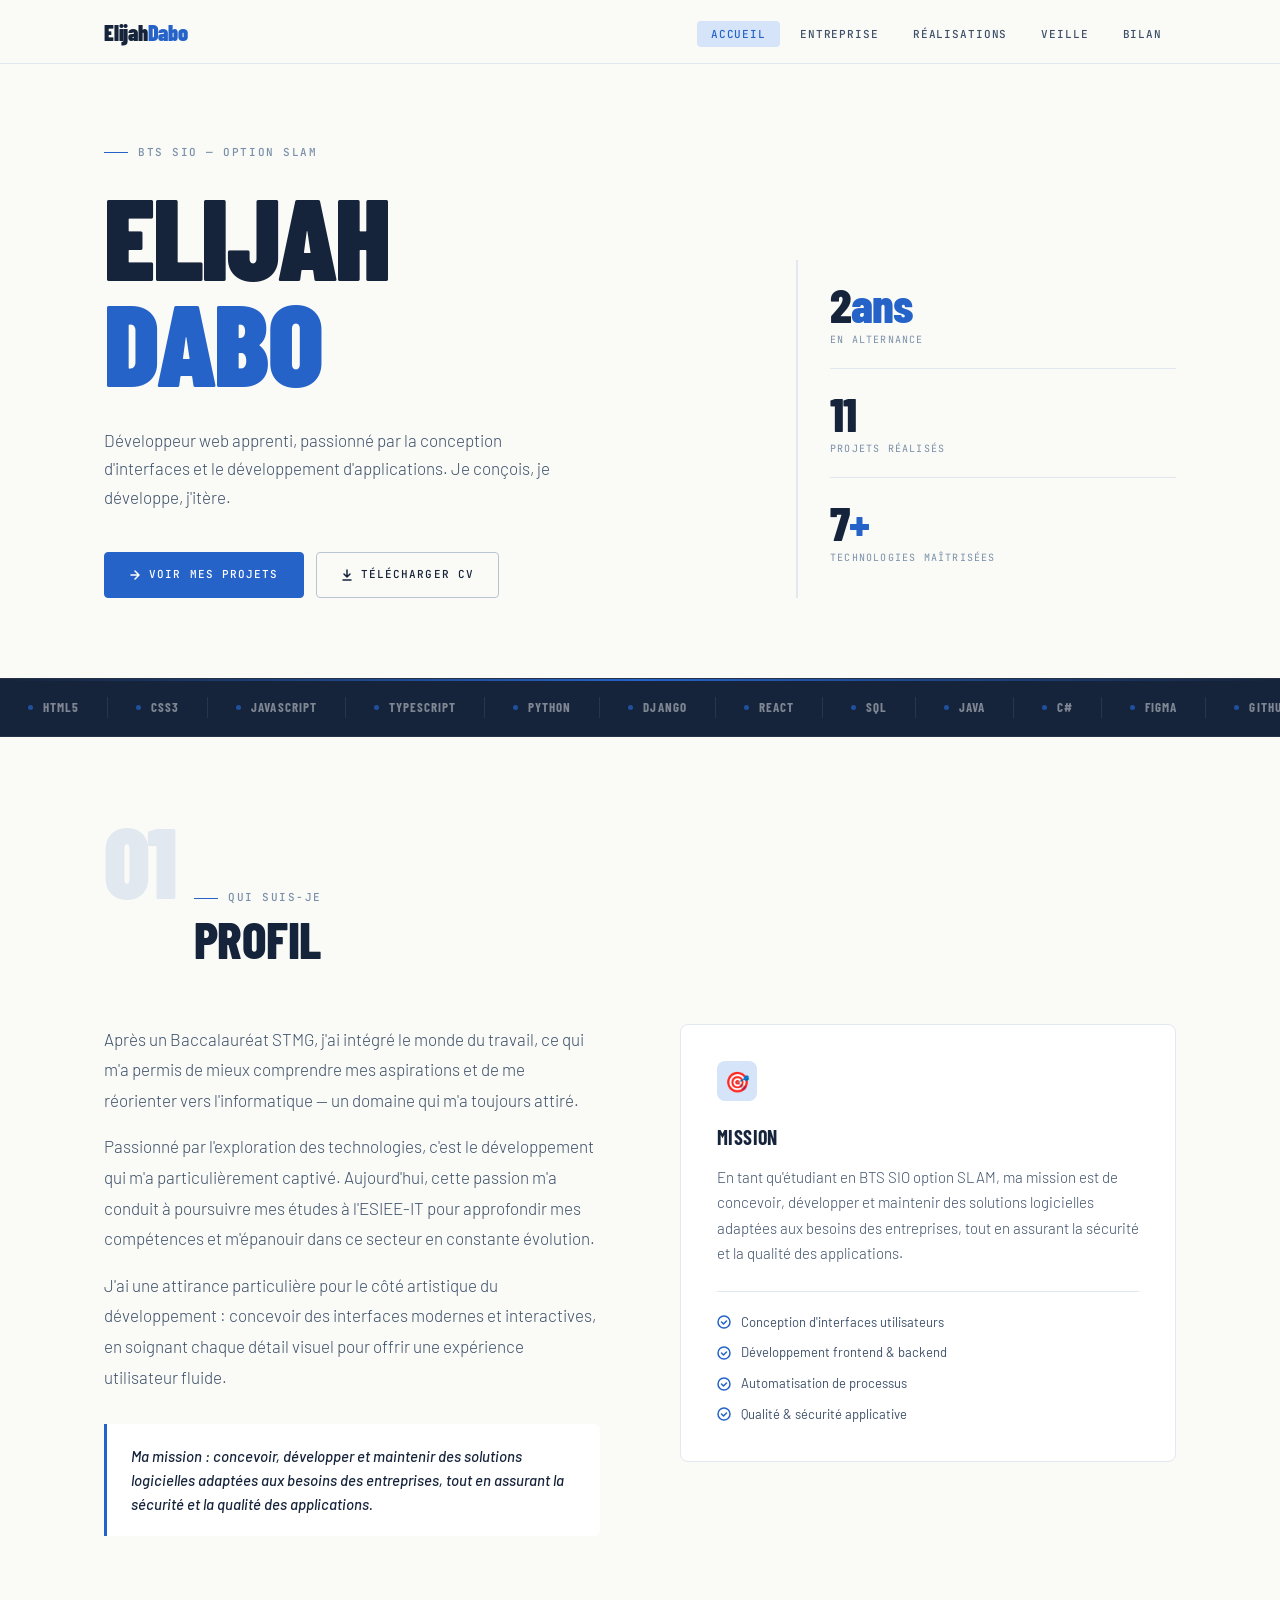
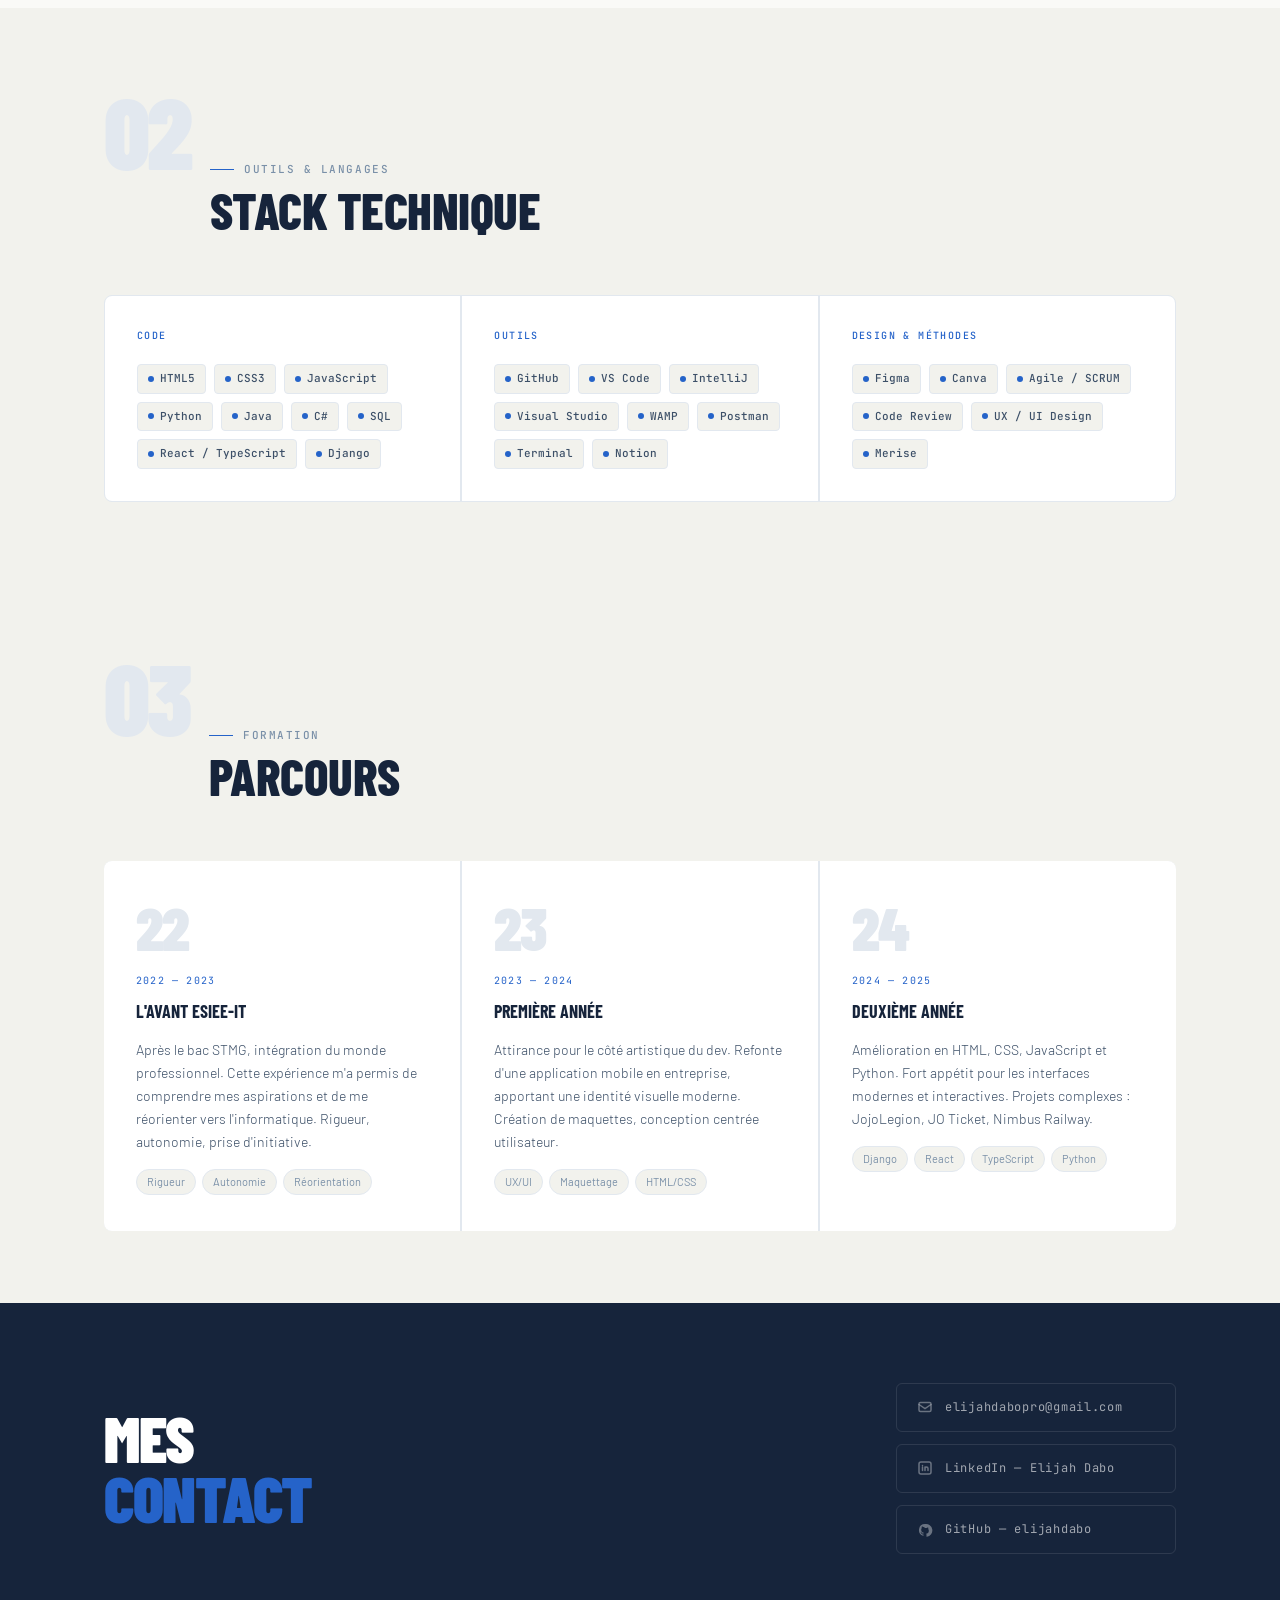
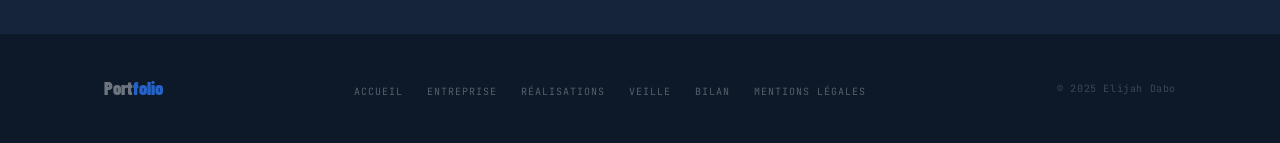
==== index.html @ 14473e13 "Modifications" ====
<!DOCTYPE html>
<html lang="fr">
<head>
  <meta charset="UTF-8" />
  <meta name="viewport" content="width=device-width, initial-scale=1.0"/>
  <title>Elijah Dabo — Développeur Web</title>
  <link rel="preconnect" href="https://fonts.googleapis.com">
  <link rel="preconnect" href="https://fonts.gstatic.com" crossorigin>
  <link href="https://fonts.googleapis.com/css2?family=Barlow+Condensed:wght@400;600;700;800;900&family=Barlow:ital,wght@0,300;0,400;0,500;0,600;1,300&family=JetBrains+Mono:wght@400;500&display=swap" rel="stylesheet">
  <link rel="stylesheet" href="css/styles.css">
</head>
<body>

  <!-- ============================================================
       NAVBAR
  ============================================================ -->
  <nav class="nav" role="navigation">
    <div class="nav-inner">
      <a href="index.html" class="nav-logo">Elijah<span>Dabo</span></a>
      <ul class="nav-links">
        <li><a href="index.html" class="active">Accueil</a></li>
        <li><a href="entreprise.html">Entreprise</a></li>
        <li><a href="realisations.html">Réalisations</a></li>
        <li><a href="veille.html">Veille</a></li>
        <li><a href="bilan.html">Bilan</a></li>
      </ul>
    </div>
  </nav>

  <!-- ============================================================
       HERO
  ============================================================ -->
  <section class="hero">
    <div class="hero-inner">
      <div>
        <div class="hero-eyebrow">
          <span class="section-label">BTS SIO — Option SLAM</span>
        </div>
        <h1 class="hero-title">
          Elijah<br>
          <span class="accent">Dabo</span>
        </h1>
        <p class="hero-sub">
          Développeur web apprenti, passionné par la conception d'interfaces et le développement d'applications. Je conçois, je développe, j'itère.
        </p>
        <div class="hero-ctas">
          <a href="realisations.html" class="btn btn-primary">
            <svg width="12" height="12" viewBox="0 0 12 12" fill="none"><path d="M2 6h8M6 2l4 4-4 4" stroke="currentColor" stroke-width="1.5" stroke-linecap="round" stroke-linejoin="round"/></svg>
            Voir mes projets
          </a>
          <a href="assets/documents/images/elijah-cv.jpg" download class="btn btn-ghost">
            <svg width="12" height="12" viewBox="0 0 12 12" fill="none"><path d="M6 1v7M3 5l3 3 3-3M2 11h8" stroke="currentColor" stroke-width="1.5" stroke-linecap="round" stroke-linejoin="round"/></svg>
            Télécharger CV
          </a>
        </div>
      </div>

      <div class="hero-stats">
        <div class="stat-item">
          <div class="stat-num">2<span>ans</span></div>
          <div class="stat-label">En alternance</div>
        </div>
        <div class="stat-item">
          <div class="stat-num">11</div>
          <div class="stat-label">Projets réalisés</div>
        </div>
        <div class="stat-item">
          <div class="stat-num">7<span>+</span></div>
          <div class="stat-label">Technologies maîtrisées</div>
        </div>
      </div>
    </div>

    <div class="hero-band">
      <div class="ticker-track">
        <!-- Set 1 -->
        <div class="ticker-set">
          <div class="ticker-item"><span class="ticker-dot"></span><span class="ticker-item-name">HTML5</span></div>
          <div class="ticker-item"><span class="ticker-dot"></span><span class="ticker-item-name">CSS3</span></div>
          <div class="ticker-item"><span class="ticker-dot"></span><span class="ticker-item-name">JavaScript</span></div>
          <div class="ticker-item"><span class="ticker-dot"></span><span class="ticker-item-name">TypeScript</span></div>
          <div class="ticker-item"><span class="ticker-dot"></span><span class="ticker-item-name">Python</span></div>
          <div class="ticker-item"><span class="ticker-dot"></span><span class="ticker-item-name">Django</span></div>
          <div class="ticker-item"><span class="ticker-dot"></span><span class="ticker-item-name">React</span></div>
          <div class="ticker-item"><span class="ticker-dot"></span><span class="ticker-item-name">SQL</span></div>
          <div class="ticker-item"><span class="ticker-dot"></span><span class="ticker-item-name">Java</span></div>
          <div class="ticker-item"><span class="ticker-dot"></span><span class="ticker-item-name">C#</span></div>
          <div class="ticker-item"><span class="ticker-dot"></span><span class="ticker-item-name">Figma</span></div>
          <div class="ticker-item"><span class="ticker-dot"></span><span class="ticker-item-name">GitHub</span></div>
          <div class="ticker-item"><span class="ticker-dot"></span><span class="ticker-item-name">VS Code</span></div>
          <div class="ticker-item"><span class="ticker-dot"></span><span class="ticker-item-name">Agile / SCRUM</span></div>
          <div class="ticker-item"><span class="ticker-dot"></span><span class="ticker-item-name">UX / UI Design</span></div>
          <div class="ticker-item"><span class="ticker-dot"></span><span class="ticker-item-name">Merise</span></div>
        </div>
        <!-- Set 2 — copie exacte pour la boucle infinie -->
        <div class="ticker-set">
          <div class="ticker-item"><span class="ticker-dot"></span><span class="ticker-item-name">HTML5</span></div>
          <div class="ticker-item"><span class="ticker-dot"></span><span class="ticker-item-name">CSS3</span></div>
          <div class="ticker-item"><span class="ticker-dot"></span><span class="ticker-item-name">JavaScript</span></div>
          <div class="ticker-item"><span class="ticker-dot"></span><span class="ticker-item-name">TypeScript</span></div>
          <div class="ticker-item"><span class="ticker-dot"></span><span class="ticker-item-name">Python</span></div>
          <div class="ticker-item"><span class="ticker-dot"></span><span class="ticker-item-name">Django</span></div>
          <div class="ticker-item"><span class="ticker-dot"></span><span class="ticker-item-name">React</span></div>
          <div class="ticker-item"><span class="ticker-dot"></span><span class="ticker-item-name">SQL</span></div>
          <div class="ticker-item"><span class="ticker-dot"></span><span class="ticker-item-name">Java</span></div>
          <div class="ticker-item"><span class="ticker-dot"></span><span class="ticker-item-name">C#</span></div>
          <div class="ticker-item"><span class="ticker-dot"></span><span class="ticker-item-name">Figma</span></div>
          <div class="ticker-item"><span class="ticker-dot"></span><span class="ticker-item-name">GitHub</span></div>
          <div class="ticker-item"><span class="ticker-dot"></span><span class="ticker-item-name">VS Code</span></div>
          <div class="ticker-item"><span class="ticker-dot"></span><span class="ticker-item-name">Agile / SCRUM</span></div>
          <div class="ticker-item"><span class="ticker-dot"></span><span class="ticker-item-name">UX / UI Design</span></div>
          <div class="ticker-item"><span class="ticker-dot"></span><span class="ticker-item-name">Merise</span></div>
        </div>
      </div>
    </div>
  </section>

  <!-- ============================================================
       01 — PROFIL
  ============================================================ -->
  <section class="section" id="profil">
    <div class="container">
      <div class="section-header">
        <div class="section-number">01</div>
        <div class="section-title-block">
          <span class="section-label" style="margin-bottom:8px;">Qui suis-je</span>
          <h2 class="section-title">Profil</h2>
        </div>
      </div>

      <div class="profil-grid">
        <div class="profil-text">
          <p>
            Après un Baccalauréat STMG, j'ai intégré le monde du travail, ce qui m'a permis de mieux comprendre mes aspirations et de me réorienter vers l'informatique — un domaine qui m'a toujours attiré.
          </p>
          <p>
            Passionné par l'exploration des technologies, c'est le développement qui m'a particulièrement captivé. Aujourd'hui, cette passion m'a conduit à poursuivre mes études à l'ESIEE-IT pour approfondir mes compétences et m'épanouir dans ce secteur en constante évolution.
          </p>
          <p>
            J'ai une attirance particulière pour le côté artistique du développement : concevoir des interfaces modernes et interactives, en soignant chaque détail visuel pour offrir une expérience utilisateur fluide.
          </p>
          <div class="highlight-box">
            <p>Ma mission : concevoir, développer et maintenir des solutions logicielles adaptées aux besoins des entreprises, tout en assurant la sécurité et la qualité des applications.</p>
          </div>
        </div>

        <div class="mission-card">
          <div class="mission-icon">🎯</div>
          <h3>Mission</h3>
          <p>
            En tant qu'étudiant en BTS SIO option SLAM, ma mission est de concevoir, développer et maintenir des solutions logicielles adaptées aux besoins des entreprises, tout en assurant la sécurité et la qualité des applications.
          </p>
          <div class="checklist">
            <div class="checklist-item">
              <svg width="14" height="14" viewBox="0 0 14 14" fill="none"><circle cx="7" cy="7" r="6" stroke="#2563C9" stroke-width="1.5"/><path d="M4.5 7l2 2 3-3" stroke="#2563C9" stroke-width="1.5" stroke-linecap="round" stroke-linejoin="round"/></svg>
              Conception d'interfaces utilisateurs
            </div>
            <div class="checklist-item">
              <svg width="14" height="14" viewBox="0 0 14 14" fill="none"><circle cx="7" cy="7" r="6" stroke="#2563C9" stroke-width="1.5"/><path d="M4.5 7l2 2 3-3" stroke="#2563C9" stroke-width="1.5" stroke-linecap="round" stroke-linejoin="round"/></svg>
              Développement frontend & backend
            </div>
            <div class="checklist-item">
              <svg width="14" height="14" viewBox="0 0 14 14" fill="none"><circle cx="7" cy="7" r="6" stroke="#2563C9" stroke-width="1.5"/><path d="M4.5 7l2 2 3-3" stroke="#2563C9" stroke-width="1.5" stroke-linecap="round" stroke-linejoin="round"/></svg>
              Automatisation de processus
            </div>
            <div class="checklist-item">
              <svg width="14" height="14" viewBox="0 0 14 14" fill="none"><circle cx="7" cy="7" r="6" stroke="#2563C9" stroke-width="1.5"/><path d="M4.5 7l2 2 3-3" stroke="#2563C9" stroke-width="1.5" stroke-linecap="round" stroke-linejoin="round"/></svg>
              Qualité & sécurité applicative
            </div>
          </div>
        </div>
      </div>
    </div>
  </section>

  <!-- ============================================================
       02 — STACK TECHNIQUE
  ============================================================ -->
  <section class="section section-alt" id="stack">
    <div class="container">
      <div class="section-header">
        <div class="section-number">02</div>
        <div class="section-title-block">
          <span class="section-label" style="margin-bottom:8px;">Outils & Langages</span>
          <h2 class="section-title">Stack Technique</h2>
        </div>
      </div>

      <div class="stack-grid">
        <div class="stack-category">
          <span class="stack-cat-label">Code</span>
          <ul class="tech-list">
            <li class="tech-tag"><span class="dot"></span>HTML5</li>
            <li class="tech-tag"><span class="dot"></span>CSS3</li>
            <li class="tech-tag"><span class="dot"></span>JavaScript</li>
            <li class="tech-tag"><span class="dot"></span>Python</li>
            <li class="tech-tag"><span class="dot"></span>Java</li>
            <li class="tech-tag"><span class="dot"></span>C#</li>
            <li class="tech-tag"><span class="dot"></span>SQL</li>
            <li class="tech-tag"><span class="dot"></span>React / TypeScript</li>
            <li class="tech-tag"><span class="dot"></span>Django</li>
          </ul>
        </div>
        <div class="stack-category">
          <span class="stack-cat-label">Outils</span>
          <ul class="tech-list">
            <li class="tech-tag"><span class="dot"></span>GitHub</li>
            <li class="tech-tag"><span class="dot"></span>VS Code</li>
            <li class="tech-tag"><span class="dot"></span>IntelliJ</li>
            <li class="tech-tag"><span class="dot"></span>Visual Studio</li>
            <li class="tech-tag"><span class="dot"></span>WAMP</li>
            <li class="tech-tag"><span class="dot"></span>Postman</li>
            <li class="tech-tag"><span class="dot"></span>Terminal</li>
            <li class="tech-tag"><span class="dot"></span>Notion</li>
          </ul>
        </div>
        <div class="stack-category">
          <span class="stack-cat-label">Design & Méthodes</span>
          <ul class="tech-list">
            <li class="tech-tag"><span class="dot"></span>Figma</li>
            <li class="tech-tag"><span class="dot"></span>Canva</li>
            <li class="tech-tag"><span class="dot"></span>Agile / SCRUM</li>
            <li class="tech-tag"><span class="dot"></span>Code Review</li>
            <li class="tech-tag"><span class="dot"></span>UX / UI Design</li>
            <li class="tech-tag"><span class="dot"></span>Merise</li>
          </ul>
        </div>
      </div>
    </div>
  </section>

  <!-- ============================================================
       03 — PARCOURS
  ============================================================ -->
  <section class="section section-alt" id="parcours">
    <div class="container">
      <div class="section-header">
        <div class="section-number">03</div>
        <div class="section-title-block">
          <span class="section-label" style="margin-bottom:8px;">Formation</span>
          <h2 class="section-title">Parcours</h2>
        </div>
      </div>

      <div class="timeline">
        <div class="timeline-item">
          <div class="timeline-year">22</div>
          <div class="timeline-period">2022 — 2023</div>
          <div class="timeline-title-item">L'avant ESIEE-IT</div>
          <p class="timeline-body">
            Après le bac STMG, intégration du monde professionnel. Cette expérience m'a permis de comprendre mes aspirations et de me réorienter vers l'informatique. Rigueur, autonomie, prise d'initiative.
          </p>
          <div class="timeline-skills">
            <span class="skill-pill">Rigueur</span>
            <span class="skill-pill">Autonomie</span>
            <span class="skill-pill">Réorientation</span>
          </div>
        </div>

        <div class="timeline-item">
          <div class="timeline-year">23</div>
          <div class="timeline-period">2023 — 2024</div>
          <div class="timeline-title-item">Première Année</div>
          <p class="timeline-body">
            Attirance pour le côté artistique du dev. Refonte d'une application mobile en entreprise, apportant une identité visuelle moderne. Création de maquettes, conception centrée utilisateur.
          </p>
          <div class="timeline-skills">
            <span class="skill-pill">UX/UI</span>
            <span class="skill-pill">Maquettage</span>
            <span class="skill-pill">HTML/CSS</span>
          </div>
        </div>

        <div class="timeline-item">
          <div class="timeline-year">24</div>
          <div class="timeline-period">2024 — 2025</div>
          <div class="timeline-title-item">Deuxième Année</div>
          <p class="timeline-body">
            Amélioration en HTML, CSS, JavaScript et Python. Fort appétit pour les interfaces modernes et interactives. Projets complexes : JojoLegion, JO Ticket, Nimbus Railway.
          </p>
          <div class="timeline-skills">
            <span class="skill-pill">Django</span>
            <span class="skill-pill">React</span>
            <span class="skill-pill">TypeScript</span>
            <span class="skill-pill">Python</span>
          </div>
        </div>
      </div>
    </div>
  </section>

  <!-- ============================================================
       CONTACT STRIP
  ============================================================ -->
  <div class="contact-strip">
    <div class="contact-inner">
      <h2 class="contact-title">
        Mes<br>
        <span class="accent">contact</span>
      </h2>
      <div class="contact-links">
        <a href="mailto:elijahdabopro@gmail.com" class="contact-link">
          <svg width="16" height="16" viewBox="0 0 16 16" fill="none"><rect x="2" y="3.5" width="12" height="9" rx="1.5" stroke="currentColor" stroke-width="1.5"/><path d="M2 5.5l6 4 6-4" stroke="currentColor" stroke-width="1.5" stroke-linecap="round"/></svg>
          elijahdabopro@gmail.com
        </a>
        <a href="https://www.linkedin.com/in/elijah-dabo" target="_blank" rel="noopener" class="contact-link">
          <svg width="16" height="16" viewBox="0 0 16 16" fill="none"><rect x="2" y="2" width="12" height="12" rx="2" stroke="currentColor" stroke-width="1.5"/><path d="M5.5 7v3.5M5.5 5.5v.01M8 7v3.5M8 8.5c0-1 .5-1.5 1.5-1.5s1.5.5 1.5 1.5v2" stroke="currentColor" stroke-width="1.5" stroke-linecap="round" stroke-linejoin="round"/></svg>
          LinkedIn — Elijah Dabo
        </a>
        <a href="https://github.com/elijahdabo" target="_blank" rel="noopener" class="contact-link">
          <svg width="16" height="16" viewBox="0 0 16 16" fill="none"><path d="M8 2a6 6 0 00-1.897 11.693c.3.055.41-.13.41-.29v-1.02c-1.668.363-2.018-.805-2.018-.805-.272-.692-.665-.876-.665-.876-.544-.372.041-.365.041-.365.602.042.919.619.919.619.535.917 1.403.652 1.745.498.054-.387.209-.652.38-.802-1.332-.152-2.731-.666-2.731-2.962 0-.654.234-1.19.617-1.608-.062-.152-.268-.761.059-1.587 0 0 .503-.161 1.647.614A5.74 5.74 0 018 5.89a5.74 5.74 0 011.498.202c1.144-.775 1.647-.614 1.647-.614.327.826.121 1.435.059 1.587.384.419.617.954.617 1.608 0 2.303-1.402 2.809-2.737 2.957.215.185.407.55.407 1.11v1.644c0 .161.109.347.413.289A6 6 0 008 2z" fill="currentColor"/></svg>
          GitHub — elijahdabo
        </a>
      </div>
    </div>
  </div>

  <!-- ============================================================
       FOOTER
  ============================================================ -->
  <footer class="footer">
    <div class="footer-inner">
      <div class="footer-logo">Port<span>folio</span></div>
      <ul class="footer-nav">
        <li><a href="index.html">Accueil</a></li>
        <li><a href="entreprise.html">Entreprise</a></li>
        <li><a href="realisations.html">Réalisations</a></li>
        <li><a href="veille.html">Veille</a></li>
        <li><a href="bilan.html">Bilan</a></li>
        <li><a href="mentions-legales.html">Mentions légales</a></li>
      </ul>
      <div class="footer-copy">© 2025 Elijah Dabo</div>
    </div>
  </footer>

  <script src="js/main.js"></script>
</body>
</html>
---- css/styles.css ----
/* ============================================================
   DESIGN TOKENS
============================================================ */
:root {
  --paper:      #FAFAF7;
  --paper-2:    #F2F2ED;
  --ink:        #16243B;
  --ink-2:      #3D5068;
  --ink-3:      #7A90A8;
  --ink-4:      #B8C5D0;
  --accent:     #2563C9;
  --accent-dim: #D6E4FA;
  --rule:       #E2E8EF;
  --white:      #FFFFFF;

  --font-display: 'Barlow Condensed', sans-serif;
  --font-body:    'Barlow', sans-serif;
  --font-mono:    'JetBrains Mono', monospace;

  --nav-h: 64px;
  --max-w: 1200px;
  --gutter: clamp(24px, 5vw, 80px);
}

/* ============================================================
   RESET & BASE
============================================================ */
*, *::before, *::after { box-sizing: border-box; margin: 0; padding: 0; }

html { scroll-behavior: smooth; }

body {
  font-family: var(--font-body);
  background: var(--paper);
  color: var(--ink);
  font-size: 16px;
  line-height: 1.6;
  -webkit-font-smoothing: antialiased;
}

a { color: inherit; text-decoration: none; }
img { display: block; max-width: 100%; }

/* ============================================================
   LAYOUT UTILITIES
============================================================ */
.container {
  max-width: var(--max-w);
  margin: 0 auto;
  padding: 0 var(--gutter);
}

.section-label {
  font-family: var(--font-mono);
  font-size: 11px;
  font-weight: 500;
  letter-spacing: .14em;
  text-transform: uppercase;
  color: var(--ink-3);
  display: flex;
  align-items: center;
  gap: 10px;
}
.section-label::before {
  content: '';
  display: inline-block;
  width: 24px; height: 1px;
  background: var(--accent);
  flex-shrink: 0;
}

/* ============================================================
   NAVBAR
============================================================ */
.nav {
  position: fixed;
  top: 0; left: 0; right: 0;
  height: var(--nav-h);
  background: rgba(250,250,247,.92);
  backdrop-filter: blur(12px);
  border-bottom: 1px solid var(--rule);
  z-index: 100;
  display: flex;
  align-items: center;
}

.nav-inner {
  max-width: var(--max-w);
  margin: 0 auto;
  padding: 0 var(--gutter);
  width: 100%;
  display: flex;
  align-items: center;
  justify-content: space-between;
}

.nav-logo {
  font-family: var(--font-display);
  font-weight: 900;
  font-size: 22px;
  letter-spacing: -.01em;
  color: var(--ink);
  line-height: 1;
}
.nav-logo span { color: var(--accent); }

.nav-links {
  display: flex;
  align-items: center;
  gap: 6px;
  list-style: none;
}

.nav-links a {
  font-family: var(--font-mono);
  font-size: 11px;
  font-weight: 500;
  letter-spacing: .08em;
  text-transform: uppercase;
  color: var(--ink-2);
  padding: 6px 14px;
  border-radius: 4px;
  transition: color .18s, background .18s;
}
.nav-links a:hover,
.nav-links a.active {
  color: var(--accent);
  background: var(--accent-dim);
}

/* ============================================================
   HERO (index)
============================================================ */
.hero {
  padding-top: calc(var(--nav-h) + 80px);
  padding-bottom: 0;
  overflow: hidden;
  position: relative;
}

.hero-inner {
  max-width: var(--max-w);
  margin: 0 auto;
  padding: 0 var(--gutter);
  display: grid;
  grid-template-columns: 1fr 380px;
  gap: 60px;
  align-items: end;
}

.hero-eyebrow {
  margin-bottom: 20px;
}

.hero-title {
  font-family: var(--font-display);
  font-weight: 900;
  font-size: clamp(72px, 9vw, 128px);
  line-height: .92;
  letter-spacing: -.02em;
  text-transform: uppercase;
  color: var(--ink);
  margin-bottom: 32px;
}
.hero-title .accent { color: var(--accent); }

.hero-sub {
  font-size: 17px;
  font-weight: 300;
  color: var(--ink-2);
  max-width: 480px;
  line-height: 1.7;
  margin-bottom: 40px;
}

.hero-ctas {
  display: flex;
  gap: 12px;
  align-items: center;
}

/* ============================================================
   BUTTONS
============================================================ */
.btn {
  display: inline-flex;
  align-items: center;
  gap: 8px;
  font-family: var(--font-mono);
  font-size: 11px;
  font-weight: 500;
  letter-spacing: .1em;
  text-transform: uppercase;
  padding: 13px 24px;
  border-radius: 4px;
  cursor: pointer;
  transition: all .18s;
  border: none;
}
.btn-primary {
  background: var(--accent);
  color: #fff;
  border: 1.5px solid var(--accent);
}
.btn-primary:hover { background: #1a4fa8; border-color: #1a4fa8; }
.btn-ghost {
  background: transparent;
  color: var(--ink);
  border: 1.5px solid var(--ink-4);
}
.btn-ghost:hover { border-color: var(--ink); }

/* Stat strip */
.hero-stats {
  display: flex;
  flex-direction: column;
  gap: 0;
  border-left: 2px solid var(--rule);
  padding-left: 32px;
  padding-bottom: 12px;
}

.stat-item {
  padding: 20px 0;
  border-bottom: 1px solid var(--rule);
}
.stat-item:last-child { border-bottom: none; }

.stat-num {
  font-family: var(--font-display);
  font-weight: 800;
  font-size: 48px;
  line-height: 1;
  color: var(--ink);
  letter-spacing: -.02em;
}
.stat-num span { color: var(--accent); }

.stat-label {
  font-family: var(--font-mono);
  font-size: 10px;
  letter-spacing: .12em;
  text-transform: uppercase;
  color: var(--ink-3);
  margin-top: 4px;
}

/* Hero band : ticker infini */
.hero-band {
  margin-top: 80px;
  background: var(--ink);
  padding: 0;
  overflow: hidden;
  position: relative;
  border-top: 1px solid rgba(255,255,255,.06);
  border-bottom: 1px solid rgba(255,255,255,.06);
}
.hero-band::before {
  content: '';
  position: absolute;
  top: 0; left: 0; right: 0;
  height: 2px;
  background: linear-gradient(90deg, transparent, var(--accent), transparent);
}
.ticker-track {
  display: flex;
  width: max-content;
  animation: ticker 28s linear infinite;
}
.ticker-track:hover { animation-play-state: paused; }
@keyframes ticker {
  from { transform: translateX(0); }
  to   { transform: translateX(-50%); }
}
.ticker-set {
  display: flex;
  align-items: center;
  padding: 18px 0;
}
.ticker-item {
  display: flex;
  align-items: center;
  gap: 10px;
  padding: 0 28px;
  border-right: 1px solid rgba(255,255,255,.08);
  white-space: nowrap;
}
.ticker-item-name {
  font-family: var(--font-display);
  font-weight: 700;
  font-size: 13px;
  letter-spacing: .08em;
  text-transform: uppercase;
  color: rgba(255,255,255,.45);
}
.ticker-dot {
  width: 5px; height: 5px;
  border-radius: 50%;
  background: var(--accent);
  opacity: .7;
  flex-shrink: 0;
}

/* ============================================================
   SECTIONS GÉNÉRIQUES
============================================================ */
.section { padding: 72px 0; }
.section-alt { background: var(--paper-2); }

.section-header {
  display: flex;
  align-items: baseline;
  gap: 20px;
  margin-bottom: 60px;
}

.section-number {
  font-family: var(--font-display);
  font-weight: 900;
  font-size: 100px;
  line-height: 1;
  color: var(--rule);
  letter-spacing: -.03em;
  flex-shrink: 0;
  user-select: none;
}

.section-title-block { flex: 1; }

.section-title {
  font-family: var(--font-display);
  font-weight: 800;
  font-size: clamp(36px, 4vw, 52px);
  line-height: .95;
  text-transform: uppercase;
  letter-spacing: -.01em;
  color: var(--ink);
}

/* ============================================================
   PAGE HERO (sous-pages)
============================================================ */
.page-hero {
  padding-top: calc(var(--nav-h) + 60px);
  padding-bottom: 60px;
  background: var(--paper);
  border-bottom: 1px solid var(--rule);
}

.page-hero-inner {
  max-width: var(--max-w);
  margin: 0 auto;
  padding: 0 var(--gutter);
}

.page-hero-title {
  font-family: var(--font-display);
  font-weight: 900;
  font-size: clamp(56px, 7vw, 96px);
  line-height: .92;
  letter-spacing: -.02em;
  text-transform: uppercase;
  color: var(--ink);
  margin-top: 16px;
  margin-bottom: 20px;
}
.page-hero-title .accent { color: var(--accent); }

.page-hero-sub {
  font-size: 17px;
  font-weight: 300;
  color: var(--ink-2);
  max-width: 560px;
  line-height: 1.7;
}

/* ============================================================
   SECTION 01 — PROFIL
============================================================ */
.profil-grid {
  display: grid;
  grid-template-columns: 1fr 1fr;
  gap: 60px 80px;
  align-items: start;
}

.profil-text p {
  font-size: 17px;
  font-weight: 300;
  color: var(--ink-2);
  line-height: 1.8;
  margin-bottom: 16px;
}

.profil-text p:last-child { margin-bottom: 0; }

.highlight-box {
  border-left: 3px solid var(--accent);
  padding: 20px 24px;
  background: var(--white);
  border-radius: 0 6px 6px 0;
  margin-top: 32px;
}
.highlight-box p {
  font-size: 15px;
  font-weight: 500;
  color: var(--ink);
  font-style: italic;
  line-height: 1.6;
  margin: 0 !important;
}

/* Mission card */
.mission-card {
  background: var(--white);
  border: 1px solid var(--rule);
  border-radius: 8px;
  padding: 36px;
}

.mission-icon {
  width: 40px; height: 40px;
  background: var(--accent-dim);
  border-radius: 8px;
  display: flex;
  align-items: center;
  justify-content: center;
  margin-bottom: 20px;
  font-size: 20px;
}

.mission-card h3 {
  font-family: var(--font-display);
  font-weight: 700;
  font-size: 20px;
  text-transform: uppercase;
  letter-spacing: .02em;
  color: var(--ink);
  margin-bottom: 12px;
}

.mission-card p {
  font-size: 15px;
  font-weight: 300;
  color: var(--ink-2);
  line-height: 1.7;
}

/* Checklist inside cards */
.checklist {
  display: flex;
  flex-direction: column;
  gap: 10px;
  margin-top: 24px;
  padding-top: 20px;
  border-top: 1px solid var(--rule);
}

.checklist-item {
  display: flex;
  align-items: center;
  gap: 10px;
  font-size: 13px;
  color: var(--ink-2);
}

/* ============================================================
   SECTION 02 — STACK
============================================================ */
.stack-grid {
  display: grid;
  grid-template-columns: repeat(3, 1fr);
  gap: 2px;
  background: var(--rule);
  border: 1px solid var(--rule);
  border-radius: 8px;
  overflow: hidden;
}

.stack-category {
  background: var(--white);
  padding: 32px;
}

.stack-cat-label {
  font-family: var(--font-mono);
  font-size: 10px;
  font-weight: 500;
  letter-spacing: .14em;
  text-transform: uppercase;
  color: var(--accent);
  margin-bottom: 20px;
  display: block;
}

.tech-list {
  display: flex;
  flex-wrap: wrap;
  gap: 8px;
  list-style: none;
}

.tech-tag {
  display: inline-flex;
  align-items: center;
  gap: 6px;
  font-family: var(--font-mono);
  font-size: 11px;
  font-weight: 500;
  color: var(--ink-2);
  background: var(--paper-2);
  border: 1px solid var(--rule);
  padding: 5px 10px;
  border-radius: 4px;
  transition: all .15s;
}
.tech-tag:hover {
  border-color: var(--accent);
  color: var(--accent);
  background: var(--accent-dim);
}
.tech-tag .dot {
  width: 6px; height: 6px;
  border-radius: 50%;
  background: var(--accent);
  flex-shrink: 0;
}

/* ============================================================
   CARDS GÉNÉRIQUES
============================================================ */
.card {
  background: var(--white);
  border: 1px solid var(--rule);
  border-radius: 8px;
  padding: 28px;
  transition: border-color .18s, box-shadow .18s;
}
.card:hover {
  border-color: var(--accent);
  box-shadow: 0 4px 24px rgba(37,99,201,.08);
}

.card-icon {
  width: 40px; height: 40px;
  background: var(--accent-dim);
  border-radius: 8px;
  display: flex;
  align-items: center;
  justify-content: center;
  margin-bottom: 16px;
  font-size: 20px;
}

.card h3 {
  font-family: var(--font-display);
  font-weight: 700;
  font-size: 18px;
  text-transform: uppercase;
  letter-spacing: .02em;
  color: var(--ink);
  margin-bottom: 10px;
}

.card p {
  font-size: 15px;
  font-weight: 300;
  color: var(--ink-2);
  line-height: 1.7;
}

/* Grilles de cards */
.cards-2 {
  display: grid;
  grid-template-columns: repeat(2, 1fr);
  gap: 2px;
  background: var(--rule);
  border-radius: 8px;
  overflow: hidden;
}
.cards-2 .card { border-radius: 0; border: none; }
.cards-2 .card { background: var(--white); }

.cards-3 {
  display: grid;
  grid-template-columns: repeat(3, 1fr);
  gap: 2px;
  background: var(--rule);
  border-radius: 8px;
  overflow: hidden;
}
.cards-3 .card { border-radius: 0; border: none; background: var(--white); }

/* ============================================================
   TIMELINE (parcours / bilan)
============================================================ */
.timeline {
  display: grid;
  grid-template-columns: repeat(3, 1fr);
  gap: 2px;
  background: var(--rule);
  border-radius: 8px;
  overflow: hidden;
}

.timeline-item {
  background: var(--white);
  padding: 36px 32px;
  position: relative;
}

.timeline-year {
  font-family: var(--font-display);
  font-weight: 900;
  font-size: 60px;
  line-height: 1;
  color: var(--rule);
  letter-spacing: -.03em;
  margin-bottom: 16px;
}

.timeline-period {
  font-family: var(--font-mono);
  font-size: 10px;
  letter-spacing: .12em;
  text-transform: uppercase;
  color: var(--accent);
  margin-bottom: 8px;
}

.timeline-title-item {
  font-family: var(--font-display);
  font-weight: 700;
  font-size: 18px;
  text-transform: uppercase;
  color: var(--ink);
  margin-bottom: 12px;
}

.timeline-body {
  font-size: 14px;
  font-weight: 300;
  color: var(--ink-2);
  line-height: 1.65;
}

.timeline-skills {
  display: flex;
  flex-wrap: wrap;
  gap: 6px;
  margin-top: 16px;
}

.skill-pill {
  font-size: 11px;
  color: var(--ink-3);
  background: var(--paper-2);
  border: 1px solid var(--rule);
  padding: 3px 10px;
  border-radius: 20px;
}

/* ============================================================
   INFO ROW (entreprise)
============================================================ */
.info-row {
  display: grid;
  grid-template-columns: repeat(4, 1fr);
  gap: 2px;
  background: var(--rule);
  border-radius: 8px;
  overflow: hidden;
  margin-bottom: 60px;
}

.info-cell {
  background: var(--white);
  padding: 28px 24px;
}

.info-cell-label {
  font-family: var(--font-mono);
  font-size: 10px;
  font-weight: 500;
  letter-spacing: .14em;
  text-transform: uppercase;
  color: var(--ink-3);
  margin-bottom: 8px;
}

.info-cell-value {
  font-family: var(--font-display);
  font-weight: 700;
  font-size: 20px;
  color: var(--ink);
  line-height: 1.2;
}

.info-cell-sub {
  font-size: 12px;
  color: var(--ink-3);
  margin-top: 4px;
}

/* ============================================================
   SI DIAGRAM BLOCK
============================================================ */
.si-block {
  background: var(--white);
  border: 1px solid var(--rule);
  border-radius: 8px;
  overflow: hidden;
}

.si-block-header {
  padding: 20px 28px;
  border-bottom: 1px solid var(--rule);
  display: flex;
  align-items: center;
  gap: 12px;
}

.si-block-title {
  font-family: var(--font-display);
  font-weight: 700;
  font-size: 16px;
  text-transform: uppercase;
  letter-spacing: .04em;
  color: var(--ink);
}

.si-block-body {
  padding: 28px;
}

/* ============================================================
   CONTACT STRIP
============================================================ */
.contact-strip {
  background: var(--ink);
  padding: 80px 0;
}

.contact-inner {
  max-width: var(--max-w);
  margin: 0 auto;
  padding: 0 var(--gutter);
  display: flex;
  align-items: center;
  justify-content: space-between;
  gap: 40px;
}

.contact-title {
  font-family: var(--font-display);
  font-weight: 900;
  font-size: clamp(40px, 5vw, 72px);
  text-transform: uppercase;
  letter-spacing: -.02em;
  color: #fff;
  line-height: .95;
}
.contact-title .accent { color: var(--accent); }

.contact-links {
  display: flex;
  flex-direction: column;
  gap: 12px;
  min-width: 280px;
}

.contact-link {
  display: flex;
  align-items: center;
  gap: 12px;
  font-family: var(--font-mono);
  font-size: 12px;
  letter-spacing: .06em;
  color: rgba(255,255,255,.6);
  padding: 14px 20px;
  border: 1px solid rgba(255,255,255,.1);
  border-radius: 6px;
  transition: all .18s;
}
.contact-link:hover {
  color: #fff;
  border-color: var(--accent);
  background: rgba(37,99,201,.12);
}
.contact-link svg { opacity: .6; }
.contact-link:hover svg { opacity: 1; }

/* ============================================================
   FOOTER
============================================================ */
.footer {
  background: #0D1929;
  padding: 40px 0;
}

.footer-inner {
  max-width: var(--max-w);
  margin: 0 auto;
  padding: 0 var(--gutter);
  display: flex;
  align-items: center;
  justify-content: space-between;
}

.footer-logo {
  font-family: var(--font-display);
  font-weight: 900;
  font-size: 18px;
  color: rgba(255,255,255,.4);
}
.footer-logo span { color: var(--accent); }

.footer-nav {
  display: flex;
  gap: 24px;
  list-style: none;
}

.footer-nav a {
  font-family: var(--font-mono);
  font-size: 10px;
  letter-spacing: .1em;
  text-transform: uppercase;
  color: rgba(255,255,255,.3);
  transition: color .15s;
}
.footer-nav a:hover { color: rgba(255,255,255,.7); }

.footer-copy {
  font-family: var(--font-mono);
  font-size: 10px;
  letter-spacing: .06em;
  color: rgba(255,255,255,.2);
}

/* ============================================================
   ANIMATIONS
============================================================ */
@keyframes fadeUp {
  from { opacity: 0; transform: translateY(24px); }
  to   { opacity: 1; transform: translateY(0); }
}

.hero-eyebrow { animation: fadeUp .5s ease both; }
.hero-title   { animation: fadeUp .5s .1s ease both; }
.hero-sub     { animation: fadeUp .5s .2s ease both; }
.hero-ctas    { animation: fadeUp .5s .3s ease both; }
.hero-stats   { animation: fadeUp .5s .2s ease both; }

.page-hero-inner .section-label { animation: fadeUp .5s ease both; }
.page-hero-inner .page-hero-title { animation: fadeUp .5s .1s ease both; }
.page-hero-inner .page-hero-sub   { animation: fadeUp .5s .2s ease both; }

/* ============================================================
   RESPONSIVE
============================================================ */
@media (max-width: 900px) {
  .hero-inner        { grid-template-columns: 1fr; }
  .hero-stats        { flex-direction: row; border-left: none; border-top: 2px solid var(--rule); padding-left: 0; padding-top: 24px; }
  .stat-item         { border-bottom: none; border-right: 1px solid var(--rule); padding: 0 24px 0 0; }
  .profil-grid       { grid-template-columns: 1fr; }
  .stack-grid        { grid-template-columns: 1fr; }
  .timeline          { grid-template-columns: 1fr; }
  .contact-inner     { flex-direction: column; align-items: flex-start; }
  .footer-inner      { flex-direction: column; gap: 20px; text-align: center; }
  .footer-nav        { flex-wrap: wrap; justify-content: center; }
  .info-row          { grid-template-columns: repeat(2, 1fr); }
  .cards-2           { grid-template-columns: 1fr; }
  .cards-3           { grid-template-columns: 1fr; }
}

@media (max-width: 600px) {
  .nav-links {
    display: none;
    position: fixed;
    top: var(--nav-h);
    left: 0; right: 0;
    background: rgba(250,250,247,.98);
    backdrop-filter: blur(16px);
    border-bottom: 1px solid var(--rule);
    flex-direction: column;
    padding: 16px 24px 24px;
    gap: 2px;
    z-index: 99;
  }
  .nav-links.nav-open {
    display: flex;
  }
  .nav-links a {
    padding: 12px 16px;
    font-size: 13px;
  }

  /* Burger button */
  .nav-burger {
    display: flex;
    flex-direction: column;
    justify-content: center;
    gap: 5px;
    width: 36px; height: 36px;
    background: transparent;
    border: 1.5px solid var(--rule);
    border-radius: 6px;
    cursor: pointer;
    padding: 8px;
  }
  .nav-burger span {
    display: block;
    width: 100%;
    height: 1.5px;
    background: var(--ink);
    border-radius: 2px;
    transition: all .22s ease;
  }
  .nav-burger[aria-expanded="true"] span:nth-child(1) {
    transform: translateY(6.5px) rotate(45deg);
  }
  .nav-burger[aria-expanded="true"] span:nth-child(2) {
    opacity: 0;
  }
  .nav-burger[aria-expanded="true"] span:nth-child(3) {
    transform: translateY(-6.5px) rotate(-45deg);
  }

  .info-row { grid-template-columns: 1fr; }
}

/* ============================================================
   MOBILE — Dynamisme & lisibilité (max-width: 600px)
============================================================ */
@media (max-width: 600px) {

  /* Hero plus aéré */
  .hero { padding-top: calc(var(--nav-h) + 48px); }
  .hero-title { font-size: clamp(56px, 16vw, 80px); }
  .hero-sub { font-size: 15px; }
  .hero-ctas { flex-direction: column; align-items: flex-start; }
  .hero-band { margin-top: 48px; }

  /* Page heroes */
  .page-hero { padding-top: calc(var(--nav-h) + 36px); padding-bottom: 40px; }
  .page-hero-title { font-size: clamp(44px, 13vw, 72px); }
  .page-hero-sub { font-size: 15px; }

  /* Sections moins compressées */
  .section { padding: 52px 0; }
  .section-header { margin-bottom: 36px; gap: 12px; }
  .section-number { font-size: 64px; }
  .section-title { font-size: clamp(28px, 8vw, 40px); }

  /* Grilles — toujours 1 colonne sur mobile */
  .stack-grid,
  .timeline,
  .cards-2,
  .cards-3,
  .info-row,
  .equipe-grid { grid-template-columns: 1fr; }

  /* Timeline items : numéros plus petits */
  .timeline-year { font-size: 40px; }
  .parcours-step-num { font-size: 64px; }

  /* Stats hero en colonne */
  .hero-stats {
    flex-direction: column;
    border-top: 2px solid var(--rule);
    border-left: none;
    padding-left: 0;
    padding-top: 24px;
    gap: 0;
  }
  .stat-item {
    border-right: none;
    border-bottom: 1px solid var(--rule);
    padding: 16px 0;
  }
  .stat-item:last-child { border-bottom: none; }
  .stat-num { font-size: 36px; }

  /* Cards projets & articles : padding réduit */
  .projet-card-body,
  .article-card { padding: 20px; }
  .projet-card-title { font-size: 17px; }
  .article-title { font-size: 17px; }
  .article-num { font-size: 40px; }

  /* Contact strip vertical */
  .contact-title { font-size: clamp(32px, 10vw, 52px); }
  .contact-inner { gap: 28px; }
  .contact-links { min-width: unset; width: 100%; }

  /* Footer empilé */
  .footer-inner { flex-direction: column; gap: 16px; text-align: center; }
  .footer-nav { flex-wrap: wrap; justify-content: center; gap: 12px; }

  /* Mentions légales : sans sidebar */
  .mentions-layout { grid-template-columns: 1fr; }
  .mentions-nav { display: none; }

  /* Bilan : réflexion sans sidebar stats */
  .reflexion-layout { grid-template-columns: 1fr; }
  .bilan-stats { margin-top: 32px; }
}
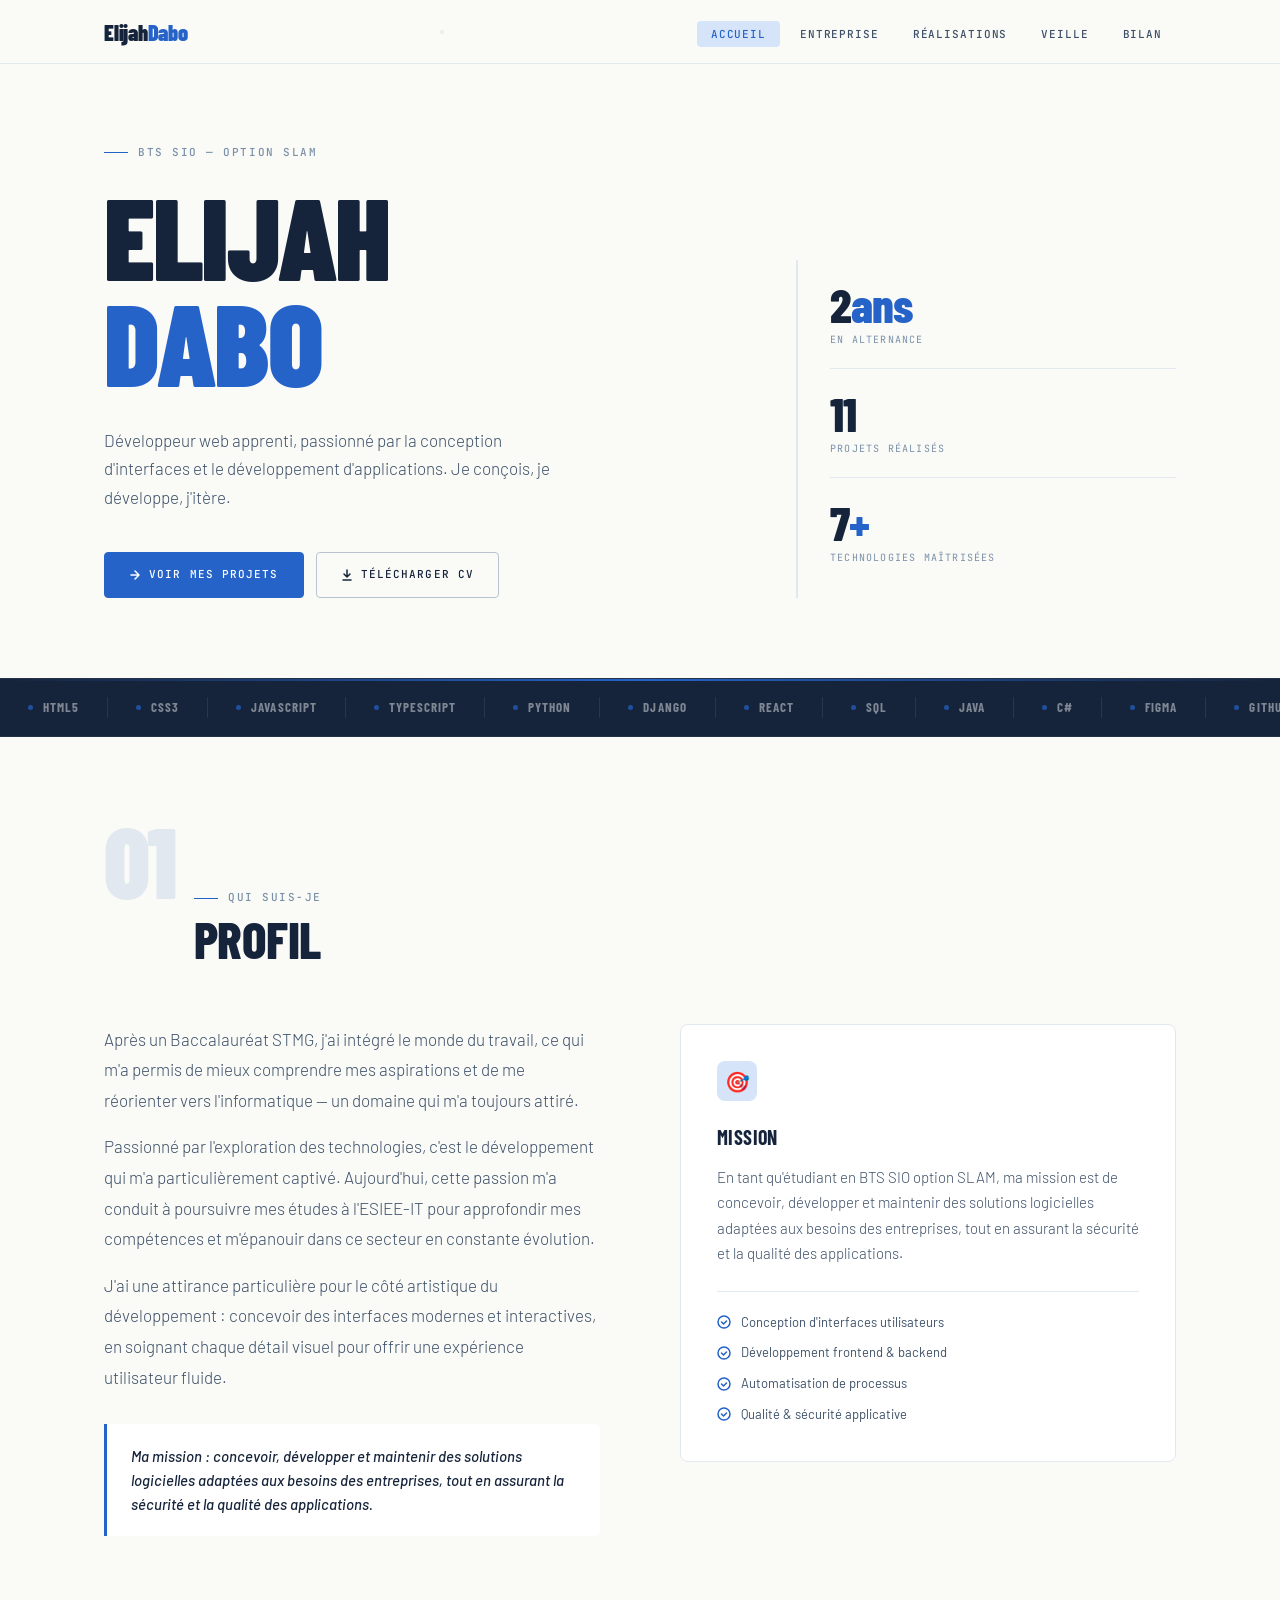
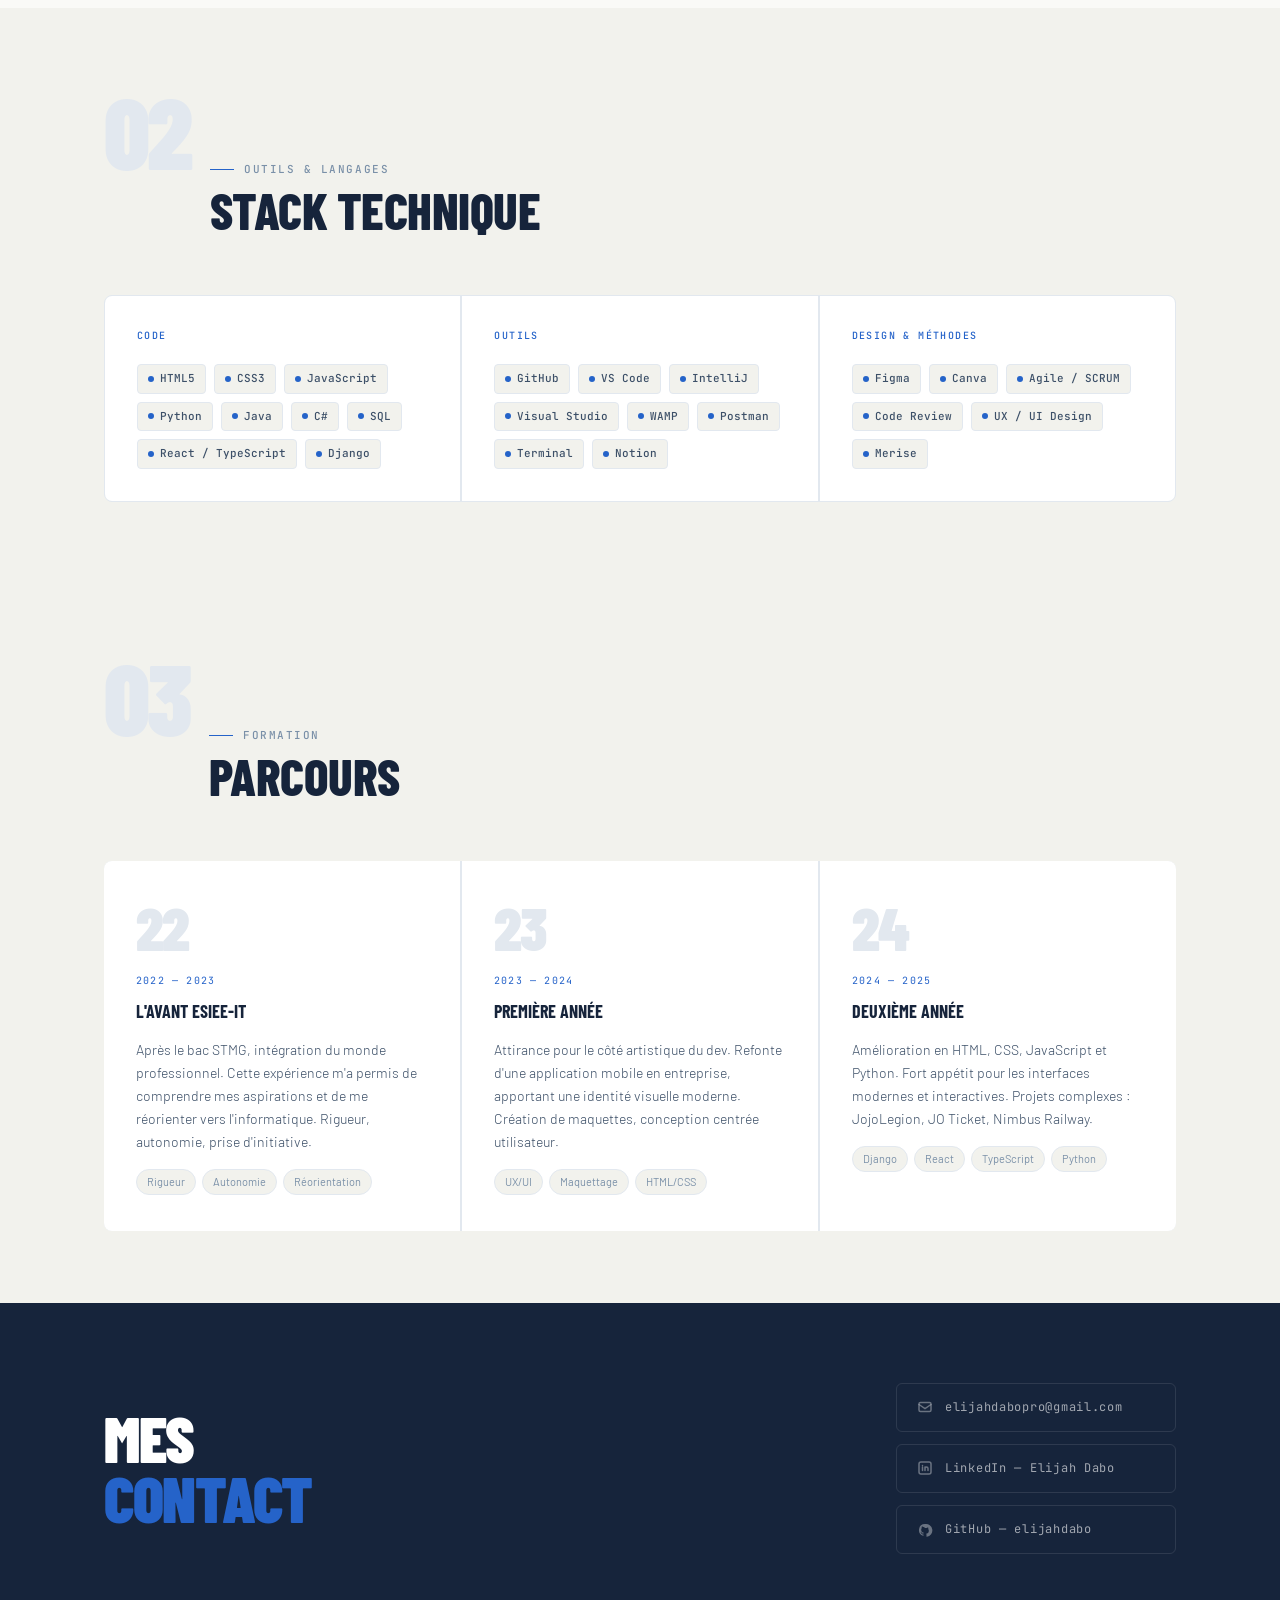
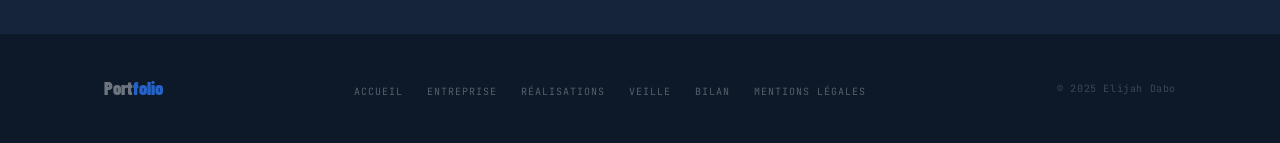
==== commit 0f0981a1: "Correction du design mobile" ====
--- a/index.html
+++ b/index.html
@@ -17,6 +17,9 @@
   <nav class="nav" role="navigation">
     <div class="nav-inner">
       <a href="index.html" class="nav-logo">Elijah<span>Dabo</span></a>
+      <button class="nav-burger" aria-label="Menu" aria-expanded="false">
+  <span></span><span></span><span></span>
+</button>
       <ul class="nav-links">
         <li><a href="index.html" class="active">Accueil</a></li>
         <li><a href="entreprise.html">Entreprise</a></li>
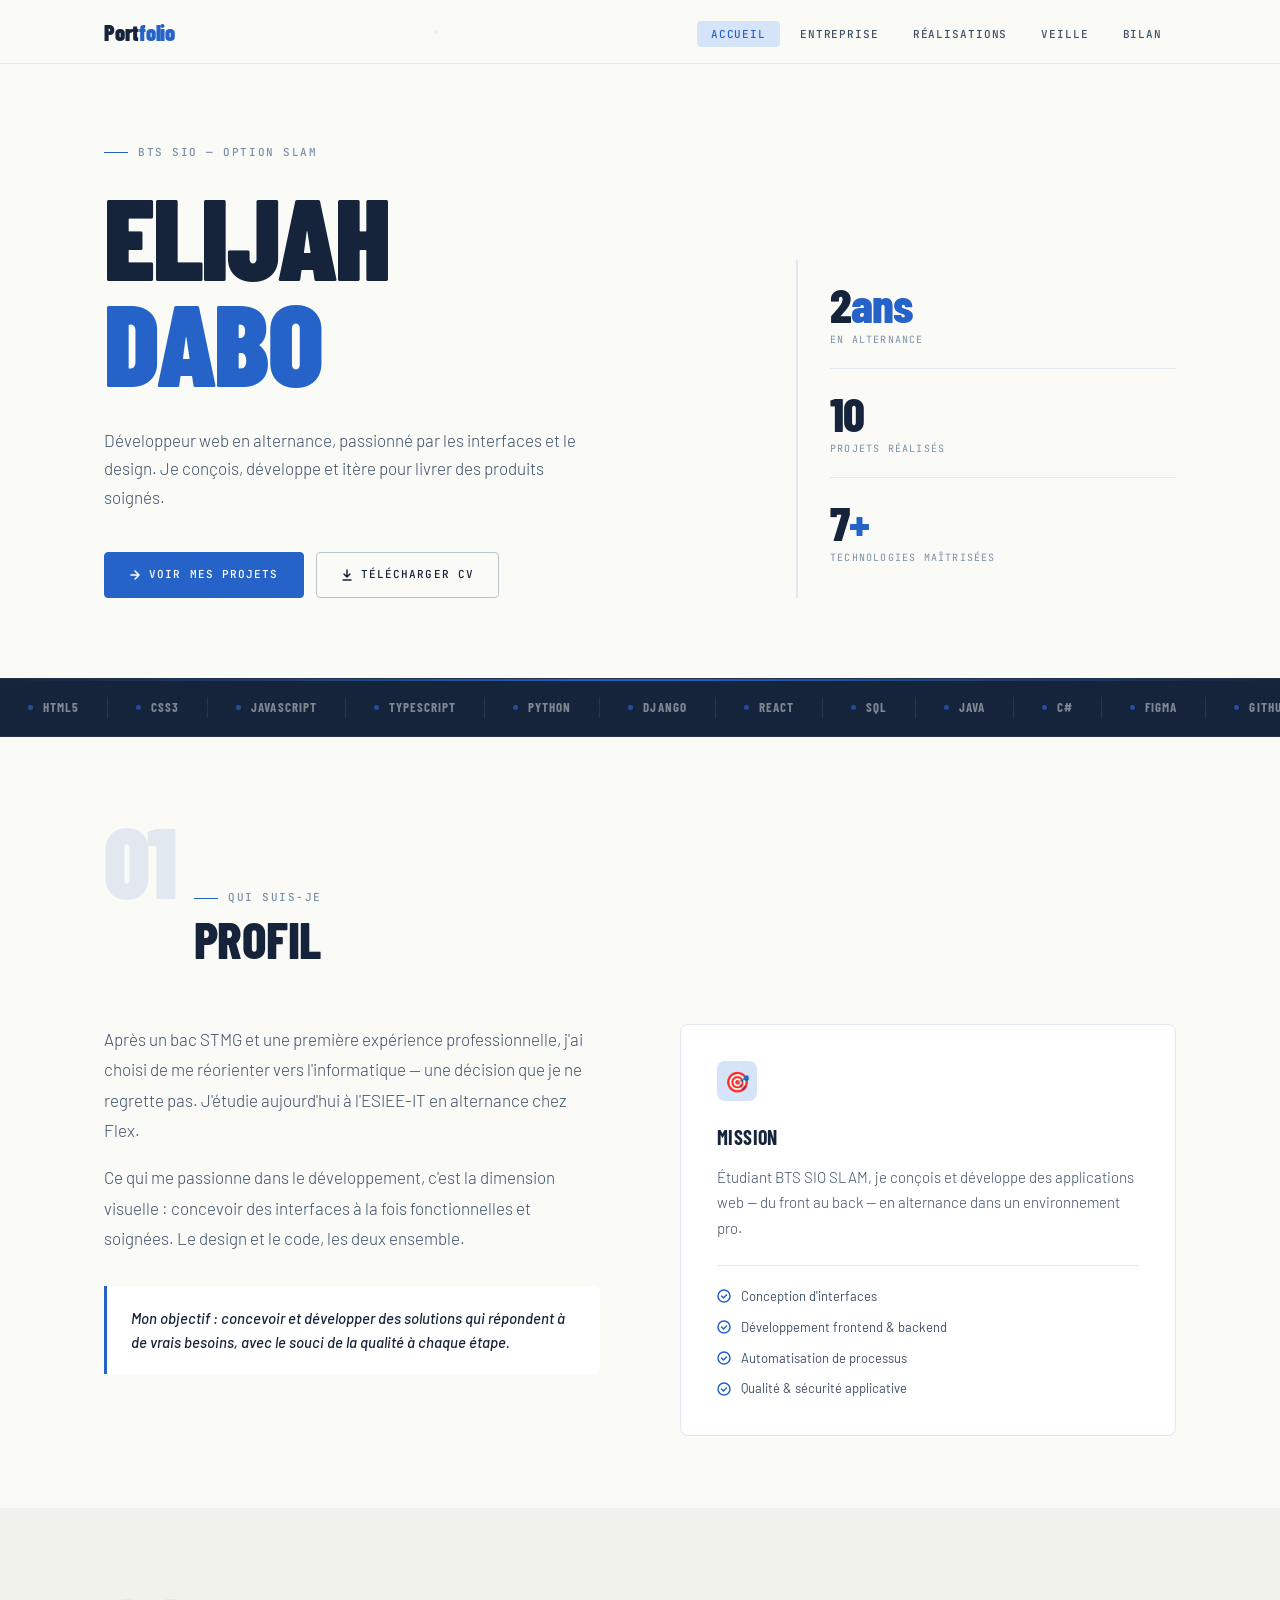
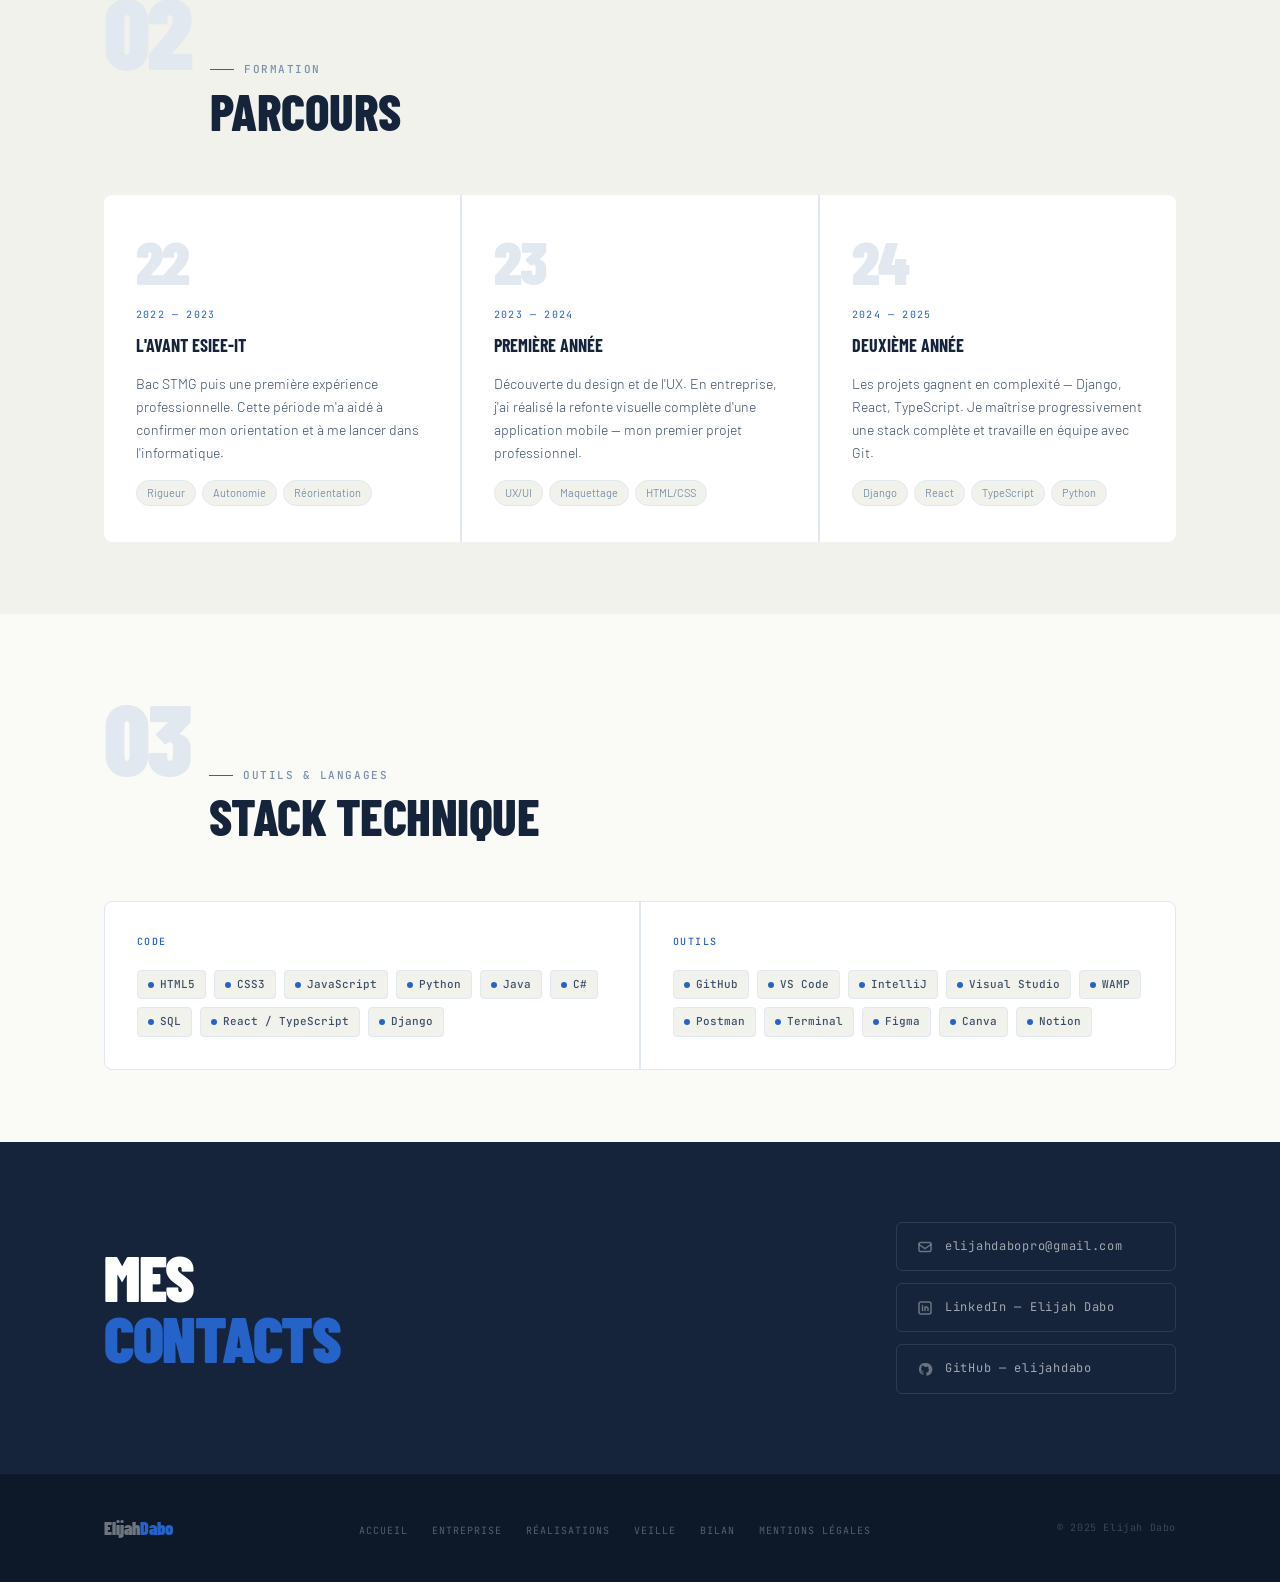
==== commit dcae11ca: "Version Finale" ====
--- a/index.html
+++ b/index.html
@@ -11,15 +11,13 @@
 </head>
 <body>
 
-  <!-- ============================================================
-       NAVBAR
-  ============================================================ -->
+  <!-- NAVBAR -->
   <nav class="nav" role="navigation">
     <div class="nav-inner">
-      <a href="index.html" class="nav-logo">Elijah<span>Dabo</span></a>
+      <a href="index.html" class="nav-logo">Port<span>folio</span></a>
       <button class="nav-burger" aria-label="Menu" aria-expanded="false">
-  <span></span><span></span><span></span>
-</button>
+        <span></span><span></span><span></span>
+      </button>
       <ul class="nav-links">
         <li><a href="index.html" class="active">Accueil</a></li>
         <li><a href="entreprise.html">Entreprise</a></li>
@@ -30,9 +28,7 @@
     </div>
   </nav>
 
-  <!-- ============================================================
-       HERO
-  ============================================================ -->
+  <!-- HERO -->
   <section class="hero">
     <div class="hero-inner">
       <div>
@@ -44,7 +40,7 @@
           <span class="accent">Dabo</span>
         </h1>
         <p class="hero-sub">
-          Développeur web apprenti, passionné par la conception d'interfaces et le développement d'applications. Je conçois, je développe, j'itère.
+          Développeur web en alternance, passionné par les interfaces et le design. Je conçois, développe et itère pour livrer des produits soignés.
         </p>
         <div class="hero-ctas">
           <a href="realisations.html" class="btn btn-primary">
@@ -64,7 +60,7 @@
           <div class="stat-label">En alternance</div>
         </div>
         <div class="stat-item">
-          <div class="stat-num">11</div>
+          <div class="stat-num">10</div>
           <div class="stat-label">Projets réalisés</div>
         </div>
         <div class="stat-item">
@@ -76,7 +72,6 @@
 
     <div class="hero-band">
       <div class="ticker-track">
-        <!-- Set 1 -->
         <div class="ticker-set">
           <div class="ticker-item"><span class="ticker-dot"></span><span class="ticker-item-name">HTML5</span></div>
           <div class="ticker-item"><span class="ticker-dot"></span><span class="ticker-item-name">CSS3</span></div>
@@ -91,11 +86,7 @@
           <div class="ticker-item"><span class="ticker-dot"></span><span class="ticker-item-name">Figma</span></div>
           <div class="ticker-item"><span class="ticker-dot"></span><span class="ticker-item-name">GitHub</span></div>
           <div class="ticker-item"><span class="ticker-dot"></span><span class="ticker-item-name">VS Code</span></div>
-          <div class="ticker-item"><span class="ticker-dot"></span><span class="ticker-item-name">Agile / SCRUM</span></div>
-          <div class="ticker-item"><span class="ticker-dot"></span><span class="ticker-item-name">UX / UI Design</span></div>
-          <div class="ticker-item"><span class="ticker-dot"></span><span class="ticker-item-name">Merise</span></div>
-        </div>
-        <!-- Set 2 — copie exacte pour la boucle infinie -->
+        </div>
         <div class="ticker-set">
           <div class="ticker-item"><span class="ticker-dot"></span><span class="ticker-item-name">HTML5</span></div>
           <div class="ticker-item"><span class="ticker-dot"></span><span class="ticker-item-name">CSS3</span></div>
@@ -110,17 +101,12 @@
           <div class="ticker-item"><span class="ticker-dot"></span><span class="ticker-item-name">Figma</span></div>
           <div class="ticker-item"><span class="ticker-dot"></span><span class="ticker-item-name">GitHub</span></div>
           <div class="ticker-item"><span class="ticker-dot"></span><span class="ticker-item-name">VS Code</span></div>
-          <div class="ticker-item"><span class="ticker-dot"></span><span class="ticker-item-name">Agile / SCRUM</span></div>
-          <div class="ticker-item"><span class="ticker-dot"></span><span class="ticker-item-name">UX / UI Design</span></div>
-          <div class="ticker-item"><span class="ticker-dot"></span><span class="ticker-item-name">Merise</span></div>
         </div>
       </div>
     </div>
   </section>
 
-  <!-- ============================================================
-       01 — PROFIL
-  ============================================================ -->
+  <!-- 01 — PROFIL -->
   <section class="section" id="profil">
     <div class="container">
       <div class="section-header">
@@ -134,16 +120,13 @@
       <div class="profil-grid">
         <div class="profil-text">
           <p>
-            Après un Baccalauréat STMG, j'ai intégré le monde du travail, ce qui m'a permis de mieux comprendre mes aspirations et de me réorienter vers l'informatique — un domaine qui m'a toujours attiré.
+            Après un bac STMG et une première expérience professionnelle, j'ai choisi de me réorienter vers l'informatique — une décision que je ne regrette pas. J'étudie aujourd'hui à l'ESIEE-IT en alternance chez Flex.
           </p>
           <p>
-            Passionné par l'exploration des technologies, c'est le développement qui m'a particulièrement captivé. Aujourd'hui, cette passion m'a conduit à poursuivre mes études à l'ESIEE-IT pour approfondir mes compétences et m'épanouir dans ce secteur en constante évolution.
-          </p>
-          <p>
-            J'ai une attirance particulière pour le côté artistique du développement : concevoir des interfaces modernes et interactives, en soignant chaque détail visuel pour offrir une expérience utilisateur fluide.
+            Ce qui me passionne dans le développement, c'est la dimension visuelle : concevoir des interfaces à la fois fonctionnelles et soignées. Le design et le code, les deux ensemble.
           </p>
           <div class="highlight-box">
-            <p>Ma mission : concevoir, développer et maintenir des solutions logicielles adaptées aux besoins des entreprises, tout en assurant la sécurité et la qualité des applications.</p>
+            <p>Mon objectif : concevoir et développer des solutions qui répondent à de vrais besoins, avec le souci de la qualité à chaque étape.</p>
           </div>
         </div>
 
@@ -151,12 +134,12 @@
           <div class="mission-icon">🎯</div>
           <h3>Mission</h3>
           <p>
-            En tant qu'étudiant en BTS SIO option SLAM, ma mission est de concevoir, développer et maintenir des solutions logicielles adaptées aux besoins des entreprises, tout en assurant la sécurité et la qualité des applications.
+            Étudiant BTS SIO SLAM, je conçois et développe des applications web — du front au back — en alternance dans un environnement pro.
           </p>
           <div class="checklist">
             <div class="checklist-item">
               <svg width="14" height="14" viewBox="0 0 14 14" fill="none"><circle cx="7" cy="7" r="6" stroke="#2563C9" stroke-width="1.5"/><path d="M4.5 7l2 2 3-3" stroke="#2563C9" stroke-width="1.5" stroke-linecap="round" stroke-linejoin="round"/></svg>
-              Conception d'interfaces utilisateurs
+              Conception d'interfaces
             </div>
             <div class="checklist-item">
               <svg width="14" height="14" viewBox="0 0 14 14" fill="none"><circle cx="7" cy="7" r="6" stroke="#2563C9" stroke-width="1.5"/><path d="M4.5 7l2 2 3-3" stroke="#2563C9" stroke-width="1.5" stroke-linecap="round" stroke-linejoin="round"/></svg>
@@ -176,20 +159,76 @@
     </div>
   </section>
 
-  <!-- ============================================================
-       02 — STACK TECHNIQUE
-  ============================================================ -->
-  <section class="section section-alt" id="stack">
+  <!-- 02 — PARCOURS -->
+  <section class="section section-alt" id="parcours">
     <div class="container">
       <div class="section-header">
         <div class="section-number">02</div>
         <div class="section-title-block">
+          <span class="section-label" style="margin-bottom:8px;">Formation</span>
+          <h2 class="section-title">Parcours</h2>
+        </div>
+      </div>
+
+      <div class="timeline">
+        <div class="timeline-item">
+          <div class="timeline-year">22</div>
+          <div class="timeline-period">2022 — 2023</div>
+          <div class="timeline-title-item">L'avant ESIEE-IT</div>
+          <p class="timeline-body">
+            Bac STMG puis une première expérience professionnelle. Cette période m'a aidé à confirmer mon orientation et à me lancer dans l'informatique.
+          </p>
+          <div class="timeline-skills">
+            <span class="skill-pill">Rigueur</span>
+            <span class="skill-pill">Autonomie</span>
+            <span class="skill-pill">Réorientation</span>
+          </div>
+        </div>
+
+        <div class="timeline-item">
+          <div class="timeline-year">23</div>
+          <div class="timeline-period">2023 — 2024</div>
+          <div class="timeline-title-item">Première Année</div>
+          <p class="timeline-body">
+            Découverte du design et de l'UX. En entreprise, j'ai réalisé la refonte visuelle complète d'une application mobile — mon premier projet professionnel.
+          </p>
+          <div class="timeline-skills">
+            <span class="skill-pill">UX/UI</span>
+            <span class="skill-pill">Maquettage</span>
+            <span class="skill-pill">HTML/CSS</span>
+          </div>
+        </div>
+
+        <div class="timeline-item">
+          <div class="timeline-year">24</div>
+          <div class="timeline-period">2024 — 2025</div>
+          <div class="timeline-title-item">Deuxième Année</div>
+          <p class="timeline-body">
+            Les projets gagnent en complexité — Django, React, TypeScript. Je maîtrise progressivement une stack complète et travaille en équipe avec Git.
+          </p>
+          <div class="timeline-skills">
+            <span class="skill-pill">Django</span>
+            <span class="skill-pill">React</span>
+            <span class="skill-pill">TypeScript</span>
+            <span class="skill-pill">Python</span>
+          </div>
+        </div>
+      </div>
+    </div>
+  </section>
+
+  <!-- 03 — STACK TECHNIQUE -->
+  <section class="section" id="stack">
+    <div class="container">
+      <div class="section-header">
+        <div class="section-number">03</div>
+        <div class="section-title-block">
           <span class="section-label" style="margin-bottom:8px;">Outils & Langages</span>
           <h2 class="section-title">Stack Technique</h2>
         </div>
       </div>
 
-      <div class="stack-grid">
+      <div class="stack-grid" style="grid-template-columns: repeat(2, 1fr);">
         <div class="stack-category">
           <span class="stack-cat-label">Code</span>
           <ul class="tech-list">
@@ -214,92 +253,21 @@
             <li class="tech-tag"><span class="dot"></span>WAMP</li>
             <li class="tech-tag"><span class="dot"></span>Postman</li>
             <li class="tech-tag"><span class="dot"></span>Terminal</li>
+            <li class="tech-tag"><span class="dot"></span>Figma</li>
+            <li class="tech-tag"><span class="dot"></span>Canva</li>
             <li class="tech-tag"><span class="dot"></span>Notion</li>
           </ul>
         </div>
-        <div class="stack-category">
-          <span class="stack-cat-label">Design & Méthodes</span>
-          <ul class="tech-list">
-            <li class="tech-tag"><span class="dot"></span>Figma</li>
-            <li class="tech-tag"><span class="dot"></span>Canva</li>
-            <li class="tech-tag"><span class="dot"></span>Agile / SCRUM</li>
-            <li class="tech-tag"><span class="dot"></span>Code Review</li>
-            <li class="tech-tag"><span class="dot"></span>UX / UI Design</li>
-            <li class="tech-tag"><span class="dot"></span>Merise</li>
-          </ul>
-        </div>
       </div>
     </div>
   </section>
 
-  <!-- ============================================================
-       03 — PARCOURS
-  ============================================================ -->
-  <section class="section section-alt" id="parcours">
-    <div class="container">
-      <div class="section-header">
-        <div class="section-number">03</div>
-        <div class="section-title-block">
-          <span class="section-label" style="margin-bottom:8px;">Formation</span>
-          <h2 class="section-title">Parcours</h2>
-        </div>
-      </div>
-
-      <div class="timeline">
-        <div class="timeline-item">
-          <div class="timeline-year">22</div>
-          <div class="timeline-period">2022 — 2023</div>
-          <div class="timeline-title-item">L'avant ESIEE-IT</div>
-          <p class="timeline-body">
-            Après le bac STMG, intégration du monde professionnel. Cette expérience m'a permis de comprendre mes aspirations et de me réorienter vers l'informatique. Rigueur, autonomie, prise d'initiative.
-          </p>
-          <div class="timeline-skills">
-            <span class="skill-pill">Rigueur</span>
-            <span class="skill-pill">Autonomie</span>
-            <span class="skill-pill">Réorientation</span>
-          </div>
-        </div>
-
-        <div class="timeline-item">
-          <div class="timeline-year">23</div>
-          <div class="timeline-period">2023 — 2024</div>
-          <div class="timeline-title-item">Première Année</div>
-          <p class="timeline-body">
-            Attirance pour le côté artistique du dev. Refonte d'une application mobile en entreprise, apportant une identité visuelle moderne. Création de maquettes, conception centrée utilisateur.
-          </p>
-          <div class="timeline-skills">
-            <span class="skill-pill">UX/UI</span>
-            <span class="skill-pill">Maquettage</span>
-            <span class="skill-pill">HTML/CSS</span>
-          </div>
-        </div>
-
-        <div class="timeline-item">
-          <div class="timeline-year">24</div>
-          <div class="timeline-period">2024 — 2025</div>
-          <div class="timeline-title-item">Deuxième Année</div>
-          <p class="timeline-body">
-            Amélioration en HTML, CSS, JavaScript et Python. Fort appétit pour les interfaces modernes et interactives. Projets complexes : JojoLegion, JO Ticket, Nimbus Railway.
-          </p>
-          <div class="timeline-skills">
-            <span class="skill-pill">Django</span>
-            <span class="skill-pill">React</span>
-            <span class="skill-pill">TypeScript</span>
-            <span class="skill-pill">Python</span>
-          </div>
-        </div>
-      </div>
-    </div>
-  </section>
-
-  <!-- ============================================================
-       CONTACT STRIP
-  ============================================================ -->
+  <!-- CONTACT STRIP -->
   <div class="contact-strip">
     <div class="contact-inner">
       <h2 class="contact-title">
         Mes<br>
-        <span class="accent">contact</span>
+        <span class="accent">contacts</span>
       </h2>
       <div class="contact-links">
         <a href="mailto:elijahdabopro@gmail.com" class="contact-link">
@@ -318,12 +286,10 @@
     </div>
   </div>
 
-  <!-- ============================================================
-       FOOTER
-  ============================================================ -->
+  <!-- FOOTER -->
   <footer class="footer">
     <div class="footer-inner">
-      <div class="footer-logo">Port<span>folio</span></div>
+      <div class="footer-logo">Elijah<span>Dabo</span></div>
       <ul class="footer-nav">
         <li><a href="index.html">Accueil</a></li>
         <li><a href="entreprise.html">Entreprise</a></li>
